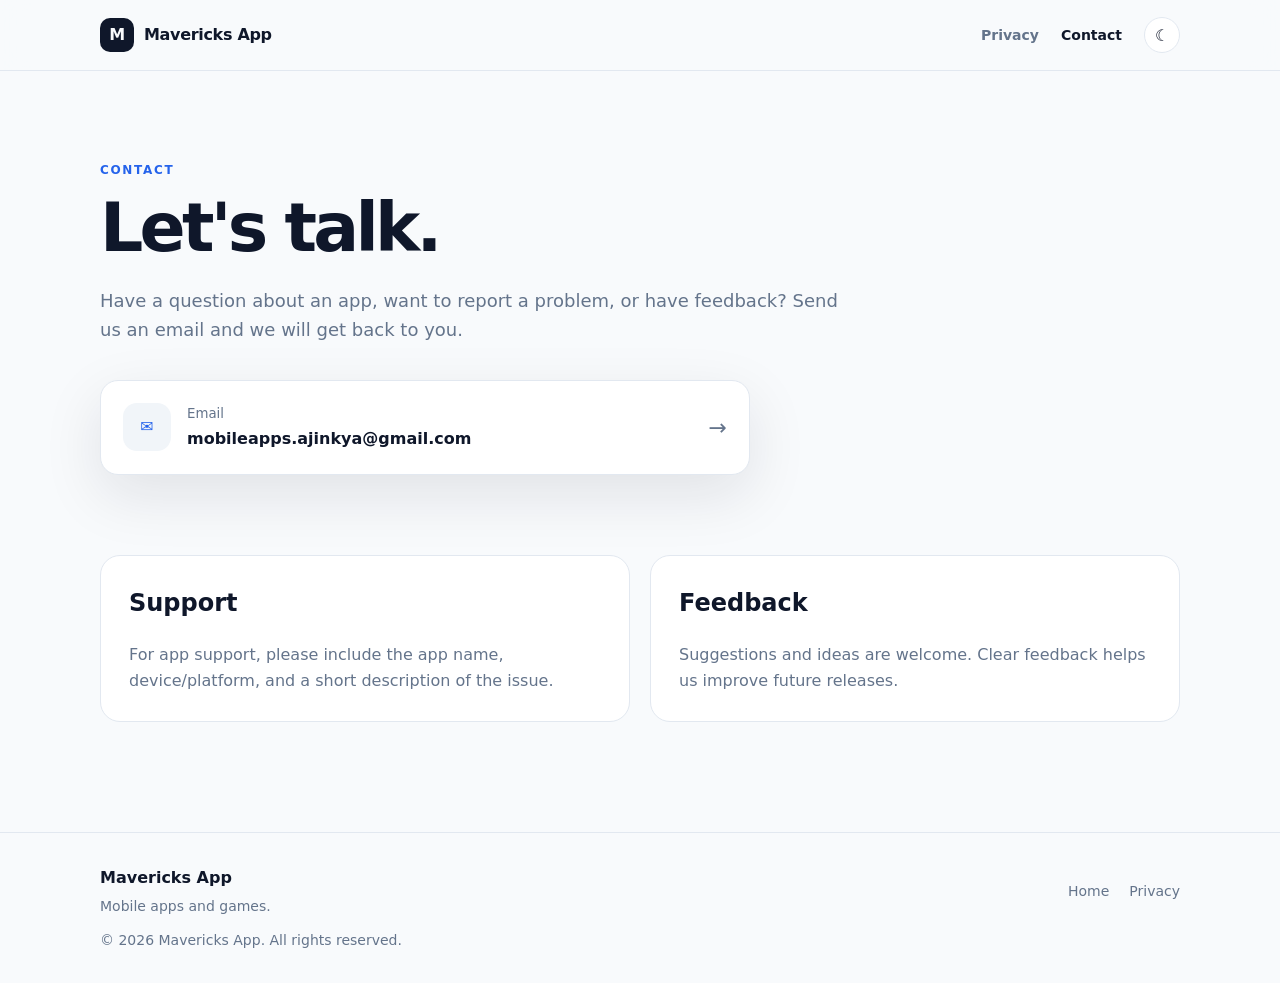
==== contact.html @ b13e6d19 "Direct upload Initial commit - Project upload" ====
<!DOCTYPE html>
<html lang="en">
<head>
  <meta charset="UTF-8">
  <meta name="viewport" content="width=device-width, initial-scale=1.0">
  <meta name="description" content="Contact Mavericks App.">
  <meta name="theme-color" content="#0f172a">
  <title>Contact | Mavericks App</title>
  <link rel="stylesheet" href="assets/css/style.css">
</head>
<body>
  <header class="site-header">
    <div class="container nav-wrap">
      <a class="brand" href="index.html"><span class="brand-mark">M</span><span>Mavericks App</span></a>
      <nav class="nav" aria-label="Main navigation">
        <a href="privacy.html">Privacy</a>
        <a href="contact.html" aria-current="page">Contact</a>
        <button class="theme-button" id="themeToggle" type="button" aria-label="Toggle dark mode">☾</button>
      </nav>
    </div>
  </header>

  <main class="contact-page container">
    <section class="contact-hero">
      <p class="eyebrow">CONTACT</p>
      <h1>Let's talk.</h1>
      <p>
        Have a question about an app, want to report a problem, or have feedback?
        Send us an email and we will get back to you.
      </p>
      <a class="email-card" href="mailto:mobileapps.ajinkya@gmail.com">
        <span class="email-icon">✉</span>
        <span>
          <small>Email</small>
          <strong>mobileapps.ajinkya@gmail.com</strong>
        </span>
        <span class="arrow">→</span>
      </a>
    </section>

    <section class="contact-info-grid">
      <div>
        <h2>Support</h2>
        <p>For app support, please include the app name, device/platform, and a short description of the issue.</p>
      </div>
      <div>
        <h2>Feedback</h2>
        <p>Suggestions and ideas are welcome. Clear feedback helps us improve future releases.</p>
      </div>
    </section>
  </main>

  <footer class="footer">
    <div class="container footer-inner">
      <div><strong>Mavericks App</strong><p>Mobile apps and games.</p></div>
      <div class="footer-links"><a href="index.html">Home</a><a href="privacy.html">Privacy</a></div>
      <p class="copyright">© <span id="year"></span> Mavericks App. All rights reserved.</p>
    </div>
  </footer>
  <script src="assets/js/main.js"></script>
</body>
</html>
---- assets/css/style.css ----
:root {
  --bg: #f8fafc;
  --surface: #ffffff;
  --surface-soft: #f1f5f9;
  --text: #0f172a;
  --muted: #64748b;
  --border: #e2e8f0;
  --accent: #2563eb;
  --accent-dark: #1d4ed8;
  --header-bg: rgba(248, 250, 252, .88);
  --shadow: 0 20px 60px rgba(15, 23, 42, .10);
  --radius: 20px;
}

[data-theme="dark"] {
  --bg: #0b1120;
  --surface: #111827;
  --surface-soft: #172033;
  --text: #f8fafc;
  --muted: #94a3b8;
  --border: #263449;
  --accent: #60a5fa;
  --accent-dark: #93c5fd;
  --header-bg: rgba(11, 17, 32, .88);
  --shadow: 0 20px 60px rgba(0, 0, 0, .28);
}

* { box-sizing: border-box; }

html { scroll-behavior: smooth; }

body {
  margin: 0;
  background: var(--bg);
  color: var(--text);
  font-family: Inter, ui-sans-serif, system-ui, -apple-system, BlinkMacSystemFont, "Segoe UI", sans-serif;
  line-height: 1.6;
}

a { color: inherit; }

.container {
  width: min(1080px, calc(100% - 40px));
  margin: 0 auto;
}

.site-header {
  position: sticky;
  top: 0;
  z-index: 10;
  background: var(--header-bg);
  border-bottom: 1px solid var(--border);
  backdrop-filter: blur(14px);
}

.nav-wrap {
  min-height: 70px;
  display: flex;
  align-items: center;
  justify-content: space-between;
  gap: 20px;
}

.brand {
  display: inline-flex;
  align-items: center;
  gap: 10px;
  text-decoration: none;
  font-weight: 800;
  letter-spacing: -.02em;
}

.brand-mark {
  width: 34px;
  height: 34px;
  display: grid;
  place-items: center;
  border-radius: 10px;
  background: var(--text);
  color: var(--bg);
  font-size: 16px;
}

.nav {
  display: flex;
  align-items: center;
  gap: 22px;
}

.nav a {
  text-decoration: none;
  color: var(--muted);
  font-size: 14px;
  font-weight: 600;
}

.nav a:hover, .nav a[aria-current="page"] { color: var(--text); }

.theme-button {
  width: 36px;
  height: 36px;
  border: 1px solid var(--border);
  background: var(--surface);
  color: var(--text);
  border-radius: 50%;
  cursor: pointer;
  font-size: 16px;
}

.hero {
  min-height: 640px;
  display: grid;
  grid-template-columns: 1.05fr .95fr;
  align-items: center;
  gap: 60px;
  padding-top: 60px;
  padding-bottom: 70px;
}

.eyebrow {
  margin: 0 0 14px;
  color: var(--accent);
  font-size: 12px;
  font-weight: 800;
  letter-spacing: .14em;
}

.hero h1 {
  max-width: 700px;
  margin: 0;
  font-size: clamp(48px, 7vw, 78px);
  line-height: .98;
  letter-spacing: -.065em;
}

.hero h1 span { color: var(--muted); }

.hero-text {
  max-width: 590px;
  margin: 28px 0 0;
  color: var(--muted);
  font-size: 18px;
}

.hero-actions {
  display: flex;
  flex-wrap: wrap;
  gap: 12px;
  margin-top: 32px;
}

.button {
  display: inline-flex;
  align-items: center;
  justify-content: center;
  min-height: 46px;
  padding: 0 20px;
  border-radius: 12px;
  text-decoration: none;
  font-weight: 700;
  font-size: 14px;
  border: 1px solid var(--border);
  transition: transform .2s ease, background .2s ease;
}

.button:hover { transform: translateY(-2px); }

.button.primary {
  background: var(--text);
  color: var(--bg);
  border-color: var(--text);
}

.button.secondary { background: var(--surface); }

.hero-card {
  position: relative;
  min-height: 450px;
  display: grid;
  place-items: center;
  overflow: hidden;
  border: 1px solid var(--border);
  border-radius: 32px;
  background:
    radial-gradient(circle at 20% 20%, rgba(96, 165, 250, .18), transparent 35%),
    radial-gradient(circle at 80% 80%, rgba(129, 140, 248, .18), transparent 35%),
    var(--surface);
  box-shadow: var(--shadow);
}

.phone {
  position: relative;
  width: 210px;
  height: 390px;
  padding: 9px;
  border: 7px solid #111827;
  border-radius: 34px;
  background: #111827;
  transform: rotate(7deg);
  box-shadow: 0 30px 70px rgba(15, 23, 42, .25);
}

.phone-top {
  position: absolute;
  top: 5px;
  left: 50%;
  width: 75px;
  height: 18px;
  transform: translateX(-50%);
  border-radius: 0 0 14px 14px;
  background: #111827;
  z-index: 2;
}

.phone-screen {
  height: 100%;
  padding: 55px 18px 20px;
  border-radius: 23px;
  background: linear-gradient(150deg, #dbeafe, #eff6ff 50%, #e0e7ff);
}

.mini-logo {
  width: 52px;
  height: 52px;
  display: grid;
  place-items: center;
  margin-bottom: 25px;
  border-radius: 16px;
  background: #111827;
  color: white;
  font-weight: 900;
  font-size: 22px;
}

.mini-line {
  height: 9px;
  width: 62%;
  margin-bottom: 10px;
  border-radius: 20px;
  background: #64748b;
  opacity: .45;
}

.mini-line.wide { width: 88%; background: #0f172a; opacity: .75; }

.mini-card {
  height: 100px;
  margin-top: 28px;
  border-radius: 18px;
  background: rgba(255,255,255,.8);
}

.mini-card.small { height: 65px; margin-top: 12px; }

.orb {
  position: absolute;
  border-radius: 50%;
  filter: blur(2px);
  opacity: .6;
}

.orb-one { width: 130px; height: 130px; top: 12%; left: 8%; background: #bfdbfe; }
.orb-two { width: 160px; height: 160px; right: 5%; bottom: 7%; background: #c7d2fe; }

.section { padding: 90px 0; }

.section-heading { max-width: 680px; margin-bottom: 32px; }

.section-heading h2, .contact-strip h2 {
  margin: 0;
  font-size: clamp(30px, 5vw, 48px);
  line-height: 1.05;
  letter-spacing: -.04em;
}

.section-heading p:last-child { color: var(--muted); margin-top: 14px; }

.empty-app {
  padding: 65px 30px;
  text-align: center;
  border: 1px dashed var(--border);
  border-radius: var(--radius);
  background: var(--surface);
}

.empty-icon {
  width: 54px;
  height: 54px;
  display: grid;
  place-items: center;
  margin: 0 auto 18px;
  border-radius: 16px;
  background: var(--surface-soft);
  font-size: 28px;
  color: var(--muted);
}

.empty-app h3 { margin: 0; font-size: 22px; }
.empty-app p { max-width: 500px; margin: 8px auto 0; color: var(--muted); }

.soft-section { background: var(--surface-soft); }

.feature-grid {
  display: grid;
  grid-template-columns: repeat(3, 1fr);
  gap: 18px;
}

.feature {
  padding: 28px;
  border: 1px solid var(--border);
  border-radius: var(--radius);
  background: var(--surface);
}

.feature-icon {
  width: 40px;
  height: 40px;
  display: grid;
  place-items: center;
  margin-bottom: 20px;
  border-radius: 12px;
  background: var(--surface-soft);
  color: var(--accent);
  font-weight: 900;
}

.feature h3 { margin: 0 0 8px; }
.feature p { margin: 0; color: var(--muted); }

.contact-strip {
  padding: 80px 0;
  background: var(--text);
  color: var(--bg);
}

.contact-strip-inner {
  display: flex;
  align-items: center;
  justify-content: space-between;
  gap: 30px;
}

.contact-strip .eyebrow { color: var(--accent); }
.contact-strip .button.primary { background: var(--bg); color: var(--text); border-color: var(--bg); }

.footer { border-top: 1px solid var(--border); }

.footer-inner {
  min-height: 150px;
  display: grid;
  grid-template-columns: 1fr auto;
  align-content: center;
  gap: 8px 30px;
  padding: 30px 0;
}

.footer p { margin: 4px 0 0; color: var(--muted); font-size: 14px; }

.footer-links { display: flex; gap: 20px; align-items: center; }
.footer-links a { color: var(--muted); text-decoration: none; font-size: 14px; }
.footer-links a:hover { color: var(--text); }

.copyright { grid-column: 1 / -1; }

.legal-page { padding-top: 70px; padding-bottom: 100px; }

.back-link {
  display: inline-block;
  margin-bottom: 50px;
  color: var(--muted);
  text-decoration: none;
  font-size: 14px;
}

.legal-page h1, .contact-page h1 {
  margin: 0;
  font-size: clamp(42px, 7vw, 68px);
  line-height: 1;
  letter-spacing: -.055em;
}

.updated { color: var(--muted); margin-top: 12px; }

.notice {
  margin: 40px 0;
  padding: 18px 20px;
  border-left: 4px solid var(--accent);
  background: var(--surface-soft);
  border-radius: 8px;
}

.legal-content {
  max-width: 780px;
  margin-top: 50px;
}

.legal-content h2 {
  margin: 38px 0 10px;
  font-size: 22px;
}

.legal-content p { color: var(--muted); }
.legal-content a { color: var(--accent); }

.contact-page { padding-top: 90px; padding-bottom: 110px; }

.contact-hero { max-width: 760px; }

.contact-hero > p:not(.eyebrow) {
  margin-top: 25px;
  color: var(--muted);
  font-size: 18px;
}

.email-card {
  display: flex;
  align-items: center;
  gap: 16px;
  margin-top: 35px;
  padding: 22px;
  max-width: 650px;
  border: 1px solid var(--border);
  border-radius: 18px;
  background: var(--surface);
  text-decoration: none;
  box-shadow: var(--shadow);
}

.email-icon {
  width: 48px;
  height: 48px;
  display: grid;
  place-items: center;
  border-radius: 14px;
  background: var(--surface-soft);
  color: var(--accent);
}

.email-card small { display: block; color: var(--muted); }
.email-card strong { display: block; margin-top: 2px; }
.arrow { margin-left: auto; color: var(--muted); font-size: 22px; }

.contact-info-grid {
  display: grid;
  grid-template-columns: repeat(2, 1fr);
  gap: 20px;
  margin-top: 80px;
}

.contact-info-grid > div {
  padding: 28px;
  border: 1px solid var(--border);
  border-radius: var(--radius);
  background: var(--surface);
}

.contact-info-grid h2 { margin-top: 0; }
.contact-info-grid p { color: var(--muted); margin-bottom: 0; }

@media (max-width: 800px) {
  .hero { grid-template-columns: 1fr; min-height: auto; padding-top: 70px; }
  .hero-card { min-height: 390px; }
  .feature-grid { grid-template-columns: 1fr; }
  .contact-strip-inner { align-items: flex-start; flex-direction: column; }
  .contact-info-grid { grid-template-columns: 1fr; }
}

@media (max-width: 560px) {
  .container { width: min(100% - 28px, 1080px); }
  .nav { gap: 12px; }
  .nav a { font-size: 13px; }
  .hero h1 { font-size: 50px; }
  .hero-text { font-size: 16px; }
  .hero-card { min-height: 340px; }
  .phone { transform: rotate(5deg) scale(.88); }
  .footer-inner { grid-template-columns: 1fr; }
  .footer-links { margin-top: 10px; }
  .copyright { grid-column: auto; }
}

@media (prefers-reduced-motion: reduce) {
  html { scroll-behavior: auto; }
  .button { transition: none; }
}
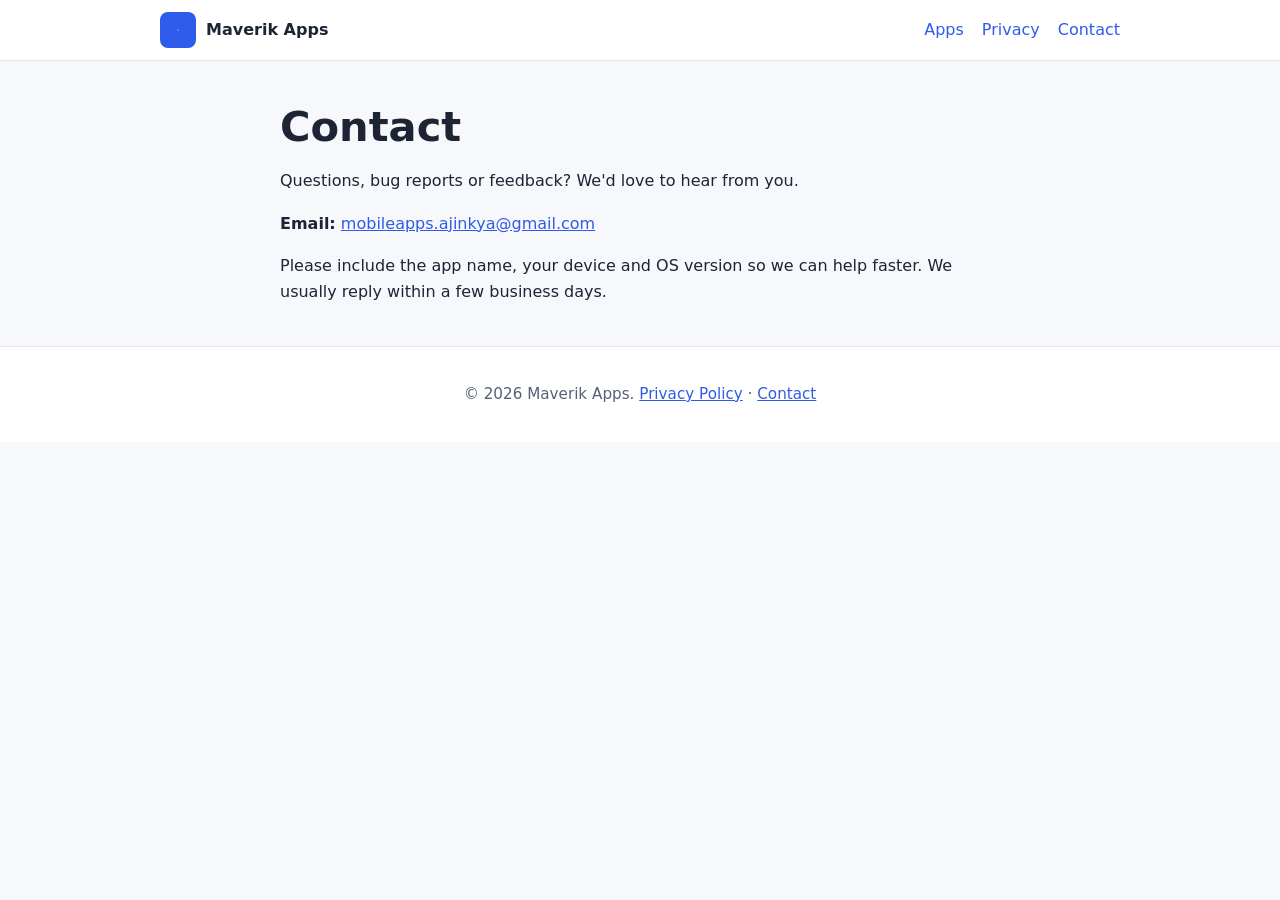
==== commit eced18f9: "Update website and add about page" ====
--- a/contact.html
+++ b/contact.html
@@ -1,62 +1,30 @@
 <!DOCTYPE html>
 <html lang="en">
 <head>
-  <meta charset="UTF-8">
-  <meta name="viewport" content="width=device-width, initial-scale=1.0">
-  <meta name="description" content="Contact Mavericks App.">
-  <meta name="theme-color" content="#0f172a">
-  <title>Contact | Mavericks App</title>
-  <link rel="stylesheet" href="assets/css/style.css">
+<meta charset="utf-8">
+<meta name="viewport" content="width=device-width, initial-scale=1">
+<title>Contact - Maverik Apps</title>
+<meta name="description" content="Contact Maverik Apps for support, feedback or business enquiries.">
+<meta name="keywords" content="mobile apps, Android apps, iOS apps, Flutter, Maverik Apps">
+<meta property="og:type" content="website">
+<meta property="og:title" content="Contact - Maverik Apps">
+<meta property="og:description" content="Contact Maverik Apps for support, feedback or business enquiries.">
+<meta property="og:url" content="https://maverickapps.github.io/contact.html">
+<meta property="og:image" content="https://maverickapps.github.io/assets/images/logo.png">
+<link rel="icon" href="assets/images/logo.png">
+<link rel="stylesheet" href="assets/css/style.css">
 </head>
-<body>
-  <header class="site-header">
-    <div class="container nav-wrap">
-      <a class="brand" href="index.html"><span class="brand-mark">M</span><span>Mavericks App</span></a>
-      <nav class="nav" aria-label="Main navigation">
-        <a href="privacy.html">Privacy</a>
-        <a href="contact.html" aria-current="page">Contact</a>
-        <button class="theme-button" id="themeToggle" type="button" aria-label="Toggle dark mode">☾</button>
-      </nav>
-    </div>
-  </header>
-
-  <main class="contact-page container">
-    <section class="contact-hero">
-      <p class="eyebrow">CONTACT</p>
-      <h1>Let's talk.</h1>
-      <p>
-        Have a question about an app, want to report a problem, or have feedback?
-        Send us an email and we will get back to you.
-      </p>
-      <a class="email-card" href="mailto:mobileapps.ajinkya@gmail.com">
-        <span class="email-icon">✉</span>
-        <span>
-          <small>Email</small>
-          <strong>mobileapps.ajinkya@gmail.com</strong>
-        </span>
-        <span class="arrow">→</span>
-      </a>
-    </section>
-
-    <section class="contact-info-grid">
-      <div>
-        <h2>Support</h2>
-        <p>For app support, please include the app name, device/platform, and a short description of the issue.</p>
-      </div>
-      <div>
-        <h2>Feedback</h2>
-        <p>Suggestions and ideas are welcome. Clear feedback helps us improve future releases.</p>
-      </div>
-    </section>
-  </main>
-
-  <footer class="footer">
-    <div class="container footer-inner">
-      <div><strong>Mavericks App</strong><p>Mobile apps and games.</p></div>
-      <div class="footer-links"><a href="index.html">Home</a><a href="privacy.html">Privacy</a></div>
-      <p class="copyright">© <span id="year"></span> Mavericks App. All rights reserved.</p>
-    </div>
-  </footer>
-  <script src="assets/js/main.js"></script>
+<body data-root="" data-page="contact">
+<a class="skip" href="#main">Skip to content</a>
+<header id="site-header"></header>
+<main id="main" class="wrap narrow">
+<h1>Contact</h1>
+<p>Questions, bug reports or feedback? We'd love to hear from you.</p>
+<p><strong>Email:</strong> <a href="mailto:mobileapps.ajinkya@gmail.com">mobileapps.ajinkya@gmail.com</a></p>
+<p>Please include the app name, your device and OS version so we can help faster. We usually reply within a few business days.</p>
+</main>
+<footer id="site-footer"></footer>
+<script src="assets/js/apps-data.js"></script>
+<script src="assets/js/main.js"></script>
 </body>
 </html>
--- a/assets/css/style.css
+++ b/assets/css/style.css
@@ -1,485 +1,19 @@
-:root {
-  --bg: #f8fafc;
-  --surface: #ffffff;
-  --surface-soft: #f1f5f9;
-  --text: #0f172a;
-  --muted: #64748b;
-  --border: #e2e8f0;
-  --accent: #2563eb;
-  --accent-dark: #1d4ed8;
-  --header-bg: rgba(248, 250, 252, .88);
-  --shadow: 0 20px 60px rgba(15, 23, 42, .10);
-  --radius: 20px;
-}
-
-[data-theme="dark"] {
-  --bg: #0b1120;
-  --surface: #111827;
-  --surface-soft: #172033;
-  --text: #f8fafc;
-  --muted: #94a3b8;
-  --border: #263449;
-  --accent: #60a5fa;
-  --accent-dark: #93c5fd;
-  --header-bg: rgba(11, 17, 32, .88);
-  --shadow: 0 20px 60px rgba(0, 0, 0, .28);
-}
-
-* { box-sizing: border-box; }
-
-html { scroll-behavior: smooth; }
-
-body {
-  margin: 0;
-  background: var(--bg);
-  color: var(--text);
-  font-family: Inter, ui-sans-serif, system-ui, -apple-system, BlinkMacSystemFont, "Segoe UI", sans-serif;
-  line-height: 1.6;
-}
-
-a { color: inherit; }
-
-.container {
-  width: min(1080px, calc(100% - 40px));
-  margin: 0 auto;
-}
-
-.site-header {
-  position: sticky;
-  top: 0;
-  z-index: 10;
-  background: var(--header-bg);
-  border-bottom: 1px solid var(--border);
-  backdrop-filter: blur(14px);
-}
-
-.nav-wrap {
-  min-height: 70px;
-  display: flex;
-  align-items: center;
-  justify-content: space-between;
-  gap: 20px;
-}
-
-.brand {
-  display: inline-flex;
-  align-items: center;
-  gap: 10px;
-  text-decoration: none;
-  font-weight: 800;
-  letter-spacing: -.02em;
-}
-
-.brand-mark {
-  width: 34px;
-  height: 34px;
-  display: grid;
-  place-items: center;
-  border-radius: 10px;
-  background: var(--text);
-  color: var(--bg);
-  font-size: 16px;
-}
-
-.nav {
-  display: flex;
-  align-items: center;
-  gap: 22px;
-}
-
-.nav a {
-  text-decoration: none;
-  color: var(--muted);
-  font-size: 14px;
-  font-weight: 600;
-}
-
-.nav a:hover, .nav a[aria-current="page"] { color: var(--text); }
-
-.theme-button {
-  width: 36px;
-  height: 36px;
-  border: 1px solid var(--border);
-  background: var(--surface);
-  color: var(--text);
-  border-radius: 50%;
-  cursor: pointer;
-  font-size: 16px;
-}
-
-.hero {
-  min-height: 640px;
-  display: grid;
-  grid-template-columns: 1.05fr .95fr;
-  align-items: center;
-  gap: 60px;
-  padding-top: 60px;
-  padding-bottom: 70px;
-}
-
-.eyebrow {
-  margin: 0 0 14px;
-  color: var(--accent);
-  font-size: 12px;
-  font-weight: 800;
-  letter-spacing: .14em;
-}
-
-.hero h1 {
-  max-width: 700px;
-  margin: 0;
-  font-size: clamp(48px, 7vw, 78px);
-  line-height: .98;
-  letter-spacing: -.065em;
-}
-
-.hero h1 span { color: var(--muted); }
-
-.hero-text {
-  max-width: 590px;
-  margin: 28px 0 0;
-  color: var(--muted);
-  font-size: 18px;
-}
-
-.hero-actions {
-  display: flex;
-  flex-wrap: wrap;
-  gap: 12px;
-  margin-top: 32px;
-}
-
-.button {
-  display: inline-flex;
-  align-items: center;
-  justify-content: center;
-  min-height: 46px;
-  padding: 0 20px;
-  border-radius: 12px;
-  text-decoration: none;
-  font-weight: 700;
-  font-size: 14px;
-  border: 1px solid var(--border);
-  transition: transform .2s ease, background .2s ease;
-}
-
-.button:hover { transform: translateY(-2px); }
-
-.button.primary {
-  background: var(--text);
-  color: var(--bg);
-  border-color: var(--text);
-}
-
-.button.secondary { background: var(--surface); }
-
-.hero-card {
-  position: relative;
-  min-height: 450px;
-  display: grid;
-  place-items: center;
-  overflow: hidden;
-  border: 1px solid var(--border);
-  border-radius: 32px;
-  background:
-    radial-gradient(circle at 20% 20%, rgba(96, 165, 250, .18), transparent 35%),
-    radial-gradient(circle at 80% 80%, rgba(129, 140, 248, .18), transparent 35%),
-    var(--surface);
-  box-shadow: var(--shadow);
-}
-
-.phone {
-  position: relative;
-  width: 210px;
-  height: 390px;
-  padding: 9px;
-  border: 7px solid #111827;
-  border-radius: 34px;
-  background: #111827;
-  transform: rotate(7deg);
-  box-shadow: 0 30px 70px rgba(15, 23, 42, .25);
-}
-
-.phone-top {
-  position: absolute;
-  top: 5px;
-  left: 50%;
-  width: 75px;
-  height: 18px;
-  transform: translateX(-50%);
-  border-radius: 0 0 14px 14px;
-  background: #111827;
-  z-index: 2;
-}
-
-.phone-screen {
-  height: 100%;
-  padding: 55px 18px 20px;
-  border-radius: 23px;
-  background: linear-gradient(150deg, #dbeafe, #eff6ff 50%, #e0e7ff);
-}
-
-.mini-logo {
-  width: 52px;
-  height: 52px;
-  display: grid;
-  place-items: center;
-  margin-bottom: 25px;
-  border-radius: 16px;
-  background: #111827;
-  color: white;
-  font-weight: 900;
-  font-size: 22px;
-}
-
-.mini-line {
-  height: 9px;
-  width: 62%;
-  margin-bottom: 10px;
-  border-radius: 20px;
-  background: #64748b;
-  opacity: .45;
-}
-
-.mini-line.wide { width: 88%; background: #0f172a; opacity: .75; }
-
-.mini-card {
-  height: 100px;
-  margin-top: 28px;
-  border-radius: 18px;
-  background: rgba(255,255,255,.8);
-}
-
-.mini-card.small { height: 65px; margin-top: 12px; }
-
-.orb {
-  position: absolute;
-  border-radius: 50%;
-  filter: blur(2px);
-  opacity: .6;
-}
-
-.orb-one { width: 130px; height: 130px; top: 12%; left: 8%; background: #bfdbfe; }
-.orb-two { width: 160px; height: 160px; right: 5%; bottom: 7%; background: #c7d2fe; }
-
-.section { padding: 90px 0; }
-
-.section-heading { max-width: 680px; margin-bottom: 32px; }
-
-.section-heading h2, .contact-strip h2 {
-  margin: 0;
-  font-size: clamp(30px, 5vw, 48px);
-  line-height: 1.05;
-  letter-spacing: -.04em;
-}
-
-.section-heading p:last-child { color: var(--muted); margin-top: 14px; }
-
-.empty-app {
-  padding: 65px 30px;
-  text-align: center;
-  border: 1px dashed var(--border);
-  border-radius: var(--radius);
-  background: var(--surface);
-}
-
-.empty-icon {
-  width: 54px;
-  height: 54px;
-  display: grid;
-  place-items: center;
-  margin: 0 auto 18px;
-  border-radius: 16px;
-  background: var(--surface-soft);
-  font-size: 28px;
-  color: var(--muted);
-}
-
-.empty-app h3 { margin: 0; font-size: 22px; }
-.empty-app p { max-width: 500px; margin: 8px auto 0; color: var(--muted); }
-
-.soft-section { background: var(--surface-soft); }
-
-.feature-grid {
-  display: grid;
-  grid-template-columns: repeat(3, 1fr);
-  gap: 18px;
-}
-
-.feature {
-  padding: 28px;
-  border: 1px solid var(--border);
-  border-radius: var(--radius);
-  background: var(--surface);
-}
-
-.feature-icon {
-  width: 40px;
-  height: 40px;
-  display: grid;
-  place-items: center;
-  margin-bottom: 20px;
-  border-radius: 12px;
-  background: var(--surface-soft);
-  color: var(--accent);
-  font-weight: 900;
-}
-
-.feature h3 { margin: 0 0 8px; }
-.feature p { margin: 0; color: var(--muted); }
-
-.contact-strip {
-  padding: 80px 0;
-  background: var(--text);
-  color: var(--bg);
-}
-
-.contact-strip-inner {
-  display: flex;
-  align-items: center;
-  justify-content: space-between;
-  gap: 30px;
-}
-
-.contact-strip .eyebrow { color: var(--accent); }
-.contact-strip .button.primary { background: var(--bg); color: var(--text); border-color: var(--bg); }
-
-.footer { border-top: 1px solid var(--border); }
-
-.footer-inner {
-  min-height: 150px;
-  display: grid;
-  grid-template-columns: 1fr auto;
-  align-content: center;
-  gap: 8px 30px;
-  padding: 30px 0;
-}
-
-.footer p { margin: 4px 0 0; color: var(--muted); font-size: 14px; }
-
-.footer-links { display: flex; gap: 20px; align-items: center; }
-.footer-links a { color: var(--muted); text-decoration: none; font-size: 14px; }
-.footer-links a:hover { color: var(--text); }
-
-.copyright { grid-column: 1 / -1; }
-
-.legal-page { padding-top: 70px; padding-bottom: 100px; }
-
-.back-link {
-  display: inline-block;
-  margin-bottom: 50px;
-  color: var(--muted);
-  text-decoration: none;
-  font-size: 14px;
-}
-
-.legal-page h1, .contact-page h1 {
-  margin: 0;
-  font-size: clamp(42px, 7vw, 68px);
-  line-height: 1;
-  letter-spacing: -.055em;
-}
-
-.updated { color: var(--muted); margin-top: 12px; }
-
-.notice {
-  margin: 40px 0;
-  padding: 18px 20px;
-  border-left: 4px solid var(--accent);
-  background: var(--surface-soft);
-  border-radius: 8px;
-}
-
-.legal-content {
-  max-width: 780px;
-  margin-top: 50px;
-}
-
-.legal-content h2 {
-  margin: 38px 0 10px;
-  font-size: 22px;
-}
-
-.legal-content p { color: var(--muted); }
-.legal-content a { color: var(--accent); }
-
-.contact-page { padding-top: 90px; padding-bottom: 110px; }
-
-.contact-hero { max-width: 760px; }
-
-.contact-hero > p:not(.eyebrow) {
-  margin-top: 25px;
-  color: var(--muted);
-  font-size: 18px;
-}
-
-.email-card {
-  display: flex;
-  align-items: center;
-  gap: 16px;
-  margin-top: 35px;
-  padding: 22px;
-  max-width: 650px;
-  border: 1px solid var(--border);
-  border-radius: 18px;
-  background: var(--surface);
-  text-decoration: none;
-  box-shadow: var(--shadow);
-}
-
-.email-icon {
-  width: 48px;
-  height: 48px;
-  display: grid;
-  place-items: center;
-  border-radius: 14px;
-  background: var(--surface-soft);
-  color: var(--accent);
-}
-
-.email-card small { display: block; color: var(--muted); }
-.email-card strong { display: block; margin-top: 2px; }
-.arrow { margin-left: auto; color: var(--muted); font-size: 22px; }
-
-.contact-info-grid {
-  display: grid;
-  grid-template-columns: repeat(2, 1fr);
-  gap: 20px;
-  margin-top: 80px;
-}
-
-.contact-info-grid > div {
-  padding: 28px;
-  border: 1px solid var(--border);
-  border-radius: var(--radius);
-  background: var(--surface);
-}
-
-.contact-info-grid h2 { margin-top: 0; }
-.contact-info-grid p { color: var(--muted); margin-bottom: 0; }
-
-@media (max-width: 800px) {
-  .hero { grid-template-columns: 1fr; min-height: auto; padding-top: 70px; }
-  .hero-card { min-height: 390px; }
-  .feature-grid { grid-template-columns: 1fr; }
-  .contact-strip-inner { align-items: flex-start; flex-direction: column; }
-  .contact-info-grid { grid-template-columns: 1fr; }
-}
-
-@media (max-width: 560px) {
-  .container { width: min(100% - 28px, 1080px); }
-  .nav { gap: 12px; }
-  .nav a { font-size: 13px; }
-  .hero h1 { font-size: 50px; }
-  .hero-text { font-size: 16px; }
-  .hero-card { min-height: 340px; }
-  .phone { transform: rotate(5deg) scale(.88); }
-  .footer-inner { grid-template-columns: 1fr; }
-  .footer-links { margin-top: 10px; }
-  .copyright { grid-column: auto; }
-}
-
-@media (prefers-reduced-motion: reduce) {
-  html { scroll-behavior: auto; }
-  .button { transition: none; }
-}
+:root{--bg:#f6f8fb;--card:#fff;--text:#1d2433;--muted:#566077;--brand:#2f5bea;--line:#e3e8f0;--r:16px}
+*{box-sizing:border-box}body{margin:0;font:16px/1.65 system-ui,-apple-system,"Segoe UI",Roboto,sans-serif;background:var(--bg);color:var(--text)}
+img{max-width:100%;height:auto}a{color:var(--brand)}a:focus-visible,.btn:focus-visible{outline:3px solid #f5a623;outline-offset:2px}
+.skip{position:absolute;left:-999px}.skip:focus{left:8px;top:8px;background:#fff;padding:8px;z-index:9}
+.wrap{max-width:1000px;margin:0 auto;padding:24px 20px}.narrow{max-width:760px}
+header{background:var(--card);border-bottom:1px solid var(--line)}
+.nav{max-width:1000px;margin:0 auto;padding:12px 20px;display:flex;align-items:center;justify-content:space-between;flex-wrap:wrap;gap:8px}
+.brand{display:flex;align-items:center;gap:10px;font-weight:700;color:var(--text);text-decoration:none}.brand img{border-radius:8px}
+.nav ul{display:flex;gap:18px;list-style:none;margin:0;padding:0}.nav a{text-decoration:none}
+.hero{text-align:center;background:linear-gradient(180deg,#eaf0ff,var(--bg))}.hero img{border-radius:22px}
+h1{font-size:clamp(1.8rem,5vw,2.6rem);line-height:1.2;margin:.4em 0}h2{margin-top:1.8em}.lead{color:var(--muted);font-size:1.15rem}
+.grid{display:grid;gap:20px;grid-template-columns:repeat(auto-fill,minmax(260px,1fr))}
+.card{background:var(--card);border:1px solid var(--line);border-radius:var(--r);padding:20px;box-shadow:0 2px 10px rgba(20,30,60,.06)}
+.card img.icon,.icon{width:72px;height:72px;border-radius:16px;object-fit:cover}.card h3{margin:.6em 0 .2em}.card p{color:var(--muted);margin:.2em 0 1em}
+.btn{display:inline-block;background:var(--brand);color:#fff;padding:10px 18px;border-radius:999px;text-decoration:none;font-weight:600;margin:4px 4px 4px 0}
+.btn-ghost{background:transparent;color:var(--brand);border:2px solid var(--brand);padding:8px 16px}.btn.off{background:#e6e9f0;color:#4a5265;pointer-events:none}
+.badge{display:inline-block;background:#e8eefc;color:#1c3fb0;border-radius:999px;padding:2px 12px;font-size:.85rem;margin-right:6px}
+.links{font-size:.95rem;margin-top:8px}.shots{display:flex;gap:14px;overflow-x:auto;padding-bottom:8px}.shots img{height:360px;width:auto;border-radius:14px;border:1px solid var(--line)}
+.policy h2{font-size:1.2rem}footer{border-top:1px solid var(--line);background:var(--card);text-align:center;padding:20px;color:var(--muted);font-size:.95rem}
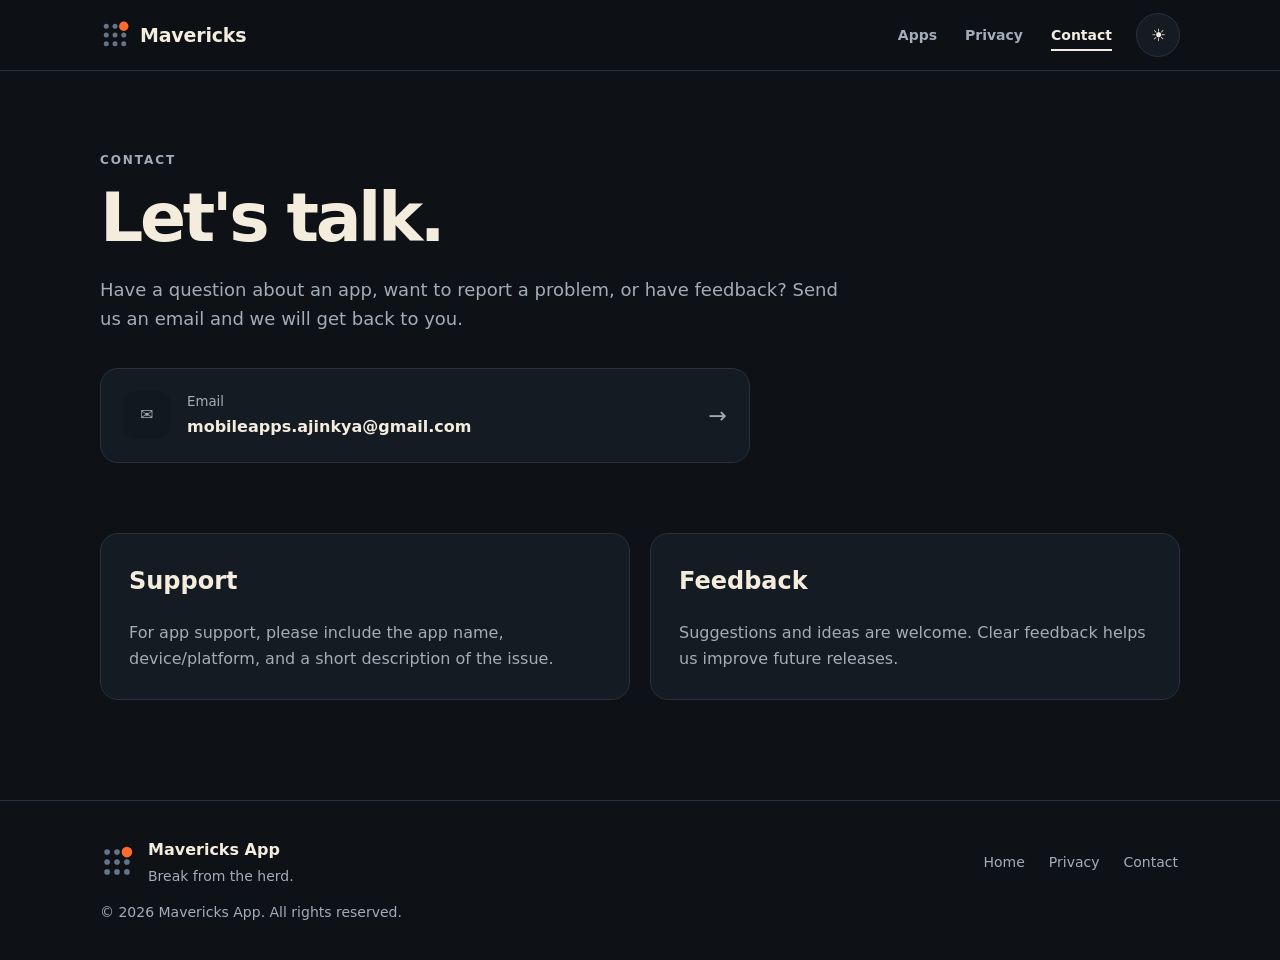
==== commit d227943d: "UI Updated, 404 added" ====
--- a/contact.html
+++ b/contact.html
@@ -1,30 +1,61 @@
 <!DOCTYPE html>
 <html lang="en">
 <head>
-<meta charset="utf-8">
-<meta name="viewport" content="width=device-width, initial-scale=1">
-<title>Contact - Maverik Apps</title>
-<meta name="description" content="Contact Maverik Apps for support, feedback or business enquiries.">
-<meta name="keywords" content="mobile apps, Android apps, iOS apps, Flutter, Maverik Apps">
-<meta property="og:type" content="website">
-<meta property="og:title" content="Contact - Maverik Apps">
-<meta property="og:description" content="Contact Maverik Apps for support, feedback or business enquiries.">
-<meta property="og:url" content="https://maverickapps.github.io/contact.html">
-<meta property="og:image" content="https://maverickapps.github.io/assets/images/logo.png">
-<link rel="icon" href="assets/images/logo.png">
-<link rel="stylesheet" href="assets/css/style.css">
+  <meta charset="UTF-8">
+  <meta name="viewport" content="width=device-width, initial-scale=1.0">
+  <title>Contact | Mavericks App</title>
+  <meta name="description" content="Contact Mavericks App for support, feedback or questions about our mobile apps and games.">
+  <link rel="canonical" href="https://mavericksapp.github.io/contact.html">
+  <meta name="color-scheme" content="dark light">
+  <meta name="theme-color" content="#0e1217">
+  <meta property="og:type" content="website">
+  <meta property="og:site_name" content="Mavericks App">
+  <meta property="og:title" content="Contact | Mavericks App">
+  <meta property="og:description" content="Contact Mavericks App for support, feedback or questions about our mobile apps and games.">
+  <meta property="og:url" content="https://mavericksapp.github.io/contact.html">
+  <meta property="og:image" content="https://mavericksapp.github.io/assets/images/og-image.png">
+  <meta name="twitter:card" content="summary_large_image">
+  <link rel="icon" href="assets/images/favicon.svg" type="image/svg+xml">
+  <link rel="apple-touch-icon" href="assets/images/apple-touch-icon.png">
+  <script>try{if(localStorage.getItem("mavericks-theme")==="light")document.documentElement.setAttribute("data-theme","light")}catch(e){}</script>
+  <link rel="stylesheet" href="assets/css/style.css">
 </head>
-<body data-root="" data-page="contact">
-<a class="skip" href="#main">Skip to content</a>
-<header id="site-header"></header>
-<main id="main" class="wrap narrow">
-<h1>Contact</h1>
-<p>Questions, bug reports or feedback? We'd love to hear from you.</p>
-<p><strong>Email:</strong> <a href="mailto:mobileapps.ajinkya@gmail.com">mobileapps.ajinkya@gmail.com</a></p>
-<p>Please include the app name, your device and OS version so we can help faster. We usually reply within a few business days.</p>
-</main>
-<footer id="site-footer"></footer>
-<script src="assets/js/apps-data.js"></script>
-<script src="assets/js/main.js"></script>
+<body>
+  <a class="skip-link" href="#main">Skip to content</a>
+  <header class="site-header">
+    <div class="container nav-wrap">
+      <a class="brand" href="index.html" aria-label="Mavericks App home"><svg class="mark" viewBox="0 0 48 48" width="30" height="30" aria-hidden="true" focusable="false"><g class="d"><circle cx="10" cy="10" r="4"/><circle cx="24" cy="10" r="4"/><circle cx="10" cy="24" r="4"/><circle cx="24" cy="24" r="4"/><circle cx="38" cy="24" r="4"/><circle cx="10" cy="38" r="4"/><circle cx="24" cy="38" r="4"/><circle cx="38" cy="38" r="4"/></g><circle class="o" cx="38" cy="10" r="7.5"/></svg><span>Mavericks</span></a>
+      <nav class="nav" aria-label="Main navigation">
+        <a href="index.html#apps">Apps</a>
+        <a href="privacy.html">Privacy</a>
+        <a href="contact.html" aria-current="page">Contact</a>
+        <button class="theme-button" id="themeToggle" type="button" aria-label="Switch to light mode">&#9728;&#xFE0E;</button>
+      </nav>
+    </div>
+  </header>
+  <main id="main" class="contact-page container">
+    <section class="contact-hero">
+      <p class="eyebrow">CONTACT</p>
+      <h1>Let's talk.</h1>
+      <p>Have a question about an app, want to report a problem, or have feedback? Send us an email and we will get back to you.</p>
+      <a class="email-card" href="mailto:mobileapps.ajinkya@gmail.com">
+        <span class="email-icon" aria-hidden="true">&#9993;</span>
+        <span><small>Email</small><strong>mobileapps.ajinkya@gmail.com</strong></span>
+        <span class="arrow" aria-hidden="true">&rarr;</span>
+      </a>
+    </section>
+    <section class="contact-info-grid">
+      <div><h2>Support</h2><p>For app support, please include the app name, device/platform, and a short description of the issue.</p></div>
+      <div><h2>Feedback</h2><p>Suggestions and ideas are welcome. Clear feedback helps us improve future releases.</p></div>
+    </section>
+  </main>
+  <footer class="footer">
+    <div class="container footer-inner">
+      <div class="footer-brand"><svg class="mark" viewBox="0 0 48 48" width="34" height="34" aria-hidden="true" focusable="false"><g class="d"><circle cx="10" cy="10" r="4"/><circle cx="24" cy="10" r="4"/><circle cx="10" cy="24" r="4"/><circle cx="24" cy="24" r="4"/><circle cx="38" cy="24" r="4"/><circle cx="10" cy="38" r="4"/><circle cx="24" cy="38" r="4"/><circle cx="38" cy="38" r="4"/></g><circle class="o" cx="38" cy="10" r="7.5"/></svg><div><strong>Mavericks App</strong><p>Break from the herd.</p></div></div>
+      <div class="footer-links"><a href="index.html">Home</a><a href="privacy.html">Privacy</a><a href="contact.html">Contact</a></div>
+      <p class="copyright">&copy; <span id="year">2026</span> Mavericks App. All rights reserved.</p>
+    </div>
+  </footer>
+  <script src="assets/js/main.js"></script>
 </body>
 </html>
--- a/assets/css/style.css
+++ b/assets/css/style.css
@@ -1,19 +1,147 @@
-:root{--bg:#f6f8fb;--card:#fff;--text:#1d2433;--muted:#566077;--brand:#2f5bea;--line:#e3e8f0;--r:16px}
-*{box-sizing:border-box}body{margin:0;font:16px/1.65 system-ui,-apple-system,"Segoe UI",Roboto,sans-serif;background:var(--bg);color:var(--text)}
-img{max-width:100%;height:auto}a{color:var(--brand)}a:focus-visible,.btn:focus-visible{outline:3px solid #f5a623;outline-offset:2px}
-.skip{position:absolute;left:-999px}.skip:focus{left:8px;top:8px;background:#fff;padding:8px;z-index:9}
-.wrap{max-width:1000px;margin:0 auto;padding:24px 20px}.narrow{max-width:760px}
-header{background:var(--card);border-bottom:1px solid var(--line)}
-.nav{max-width:1000px;margin:0 auto;padding:12px 20px;display:flex;align-items:center;justify-content:space-between;flex-wrap:wrap;gap:8px}
-.brand{display:flex;align-items:center;gap:10px;font-weight:700;color:var(--text);text-decoration:none}.brand img{border-radius:8px}
-.nav ul{display:flex;gap:18px;list-style:none;margin:0;padding:0}.nav a{text-decoration:none}
-.hero{text-align:center;background:linear-gradient(180deg,#eaf0ff,var(--bg))}.hero img{border-radius:22px}
-h1{font-size:clamp(1.8rem,5vw,2.6rem);line-height:1.2;margin:.4em 0}h2{margin-top:1.8em}.lead{color:var(--muted);font-size:1.15rem}
-.grid{display:grid;gap:20px;grid-template-columns:repeat(auto-fill,minmax(260px,1fr))}
-.card{background:var(--card);border:1px solid var(--line);border-radius:var(--r);padding:20px;box-shadow:0 2px 10px rgba(20,30,60,.06)}
-.card img.icon,.icon{width:72px;height:72px;border-radius:16px;object-fit:cover}.card h3{margin:.6em 0 .2em}.card p{color:var(--muted);margin:.2em 0 1em}
-.btn{display:inline-block;background:var(--brand);color:#fff;padding:10px 18px;border-radius:999px;text-decoration:none;font-weight:600;margin:4px 4px 4px 0}
-.btn-ghost{background:transparent;color:var(--brand);border:2px solid var(--brand);padding:8px 16px}.btn.off{background:#e6e9f0;color:#4a5265;pointer-events:none}
-.badge{display:inline-block;background:#e8eefc;color:#1c3fb0;border-radius:999px;padding:2px 12px;font-size:.85rem;margin-right:6px}
-.links{font-size:.95rem;margin-top:8px}.shots{display:flex;gap:14px;overflow-x:auto;padding-bottom:8px}.shots img{height:360px;width:auto;border-radius:14px;border:1px solid var(--line)}
-.policy h2{font-size:1.2rem}footer{border-top:1px solid var(--line);background:var(--card);text-align:center;padding:20px;color:var(--muted);font-size:.95rem}
+:root{--bg:#0e1217;--surface:#151b23;--soft:#111820;--text:#f4ecdd;--muted:#a3adb8;--border:#263241;--accent:#ff8a57;--fill:#ff6b2c;--on-fill:#0e1217;--dot:#64748b;--gold:#d9a441;--header:rgba(14,18,23,.88);--r:18px;color-scheme:dark}
+[data-theme="light"]{--bg:#f4ecdd;--surface:#fbf6ec;--soft:#ece2cd;--text:#0f1419;--muted:#4a5563;--border:#d9ccb2;--accent:#b93c0a;--fill:#c2410c;--on-fill:#fff;--dot:#475569;--header:rgba(244,236,221,.92);color-scheme:light}
+*{box-sizing:border-box}
+html{scroll-behavior:smooth}
+body{margin:0;background:var(--bg);color:var(--text);font-family:Inter,ui-sans-serif,system-ui,-apple-system,"Segoe UI",sans-serif;line-height:1.6}
+a{color:inherit}
+.container{width:min(1080px,calc(100% - 40px));margin:0 auto}
+.sr-only{position:absolute;width:1px;height:1px;margin:-1px;padding:0;overflow:hidden;clip:rect(0 0 0 0);white-space:nowrap;border:0}
+.skip-link{position:absolute;left:12px;top:-60px;z-index:100;padding:10px 16px;border-radius:10px;background:var(--text);color:var(--bg);font-weight:700;text-decoration:none}
+.skip-link:focus{top:12px}
+:focus-visible{outline:3px solid var(--accent);outline-offset:3px;border-radius:6px}
+.mark .d{fill:var(--dot)}
+.mark .o{fill:var(--fill)}
+.site-header{position:sticky;top:0;z-index:10;background:var(--header);border-bottom:1px solid var(--border);-webkit-backdrop-filter:blur(14px);backdrop-filter:blur(14px)}
+.nav-wrap{min-height:70px;display:flex;align-items:center;justify-content:space-between;gap:20px}
+.brand{display:inline-flex;align-items:center;gap:10px;text-decoration:none;font-weight:700;font-size:19px;letter-spacing:-.01em}
+.nav{display:flex;align-items:center;gap:20px}
+.nav a{text-decoration:none;color:var(--muted);font-size:14px;font-weight:600;padding:10px 4px}
+.nav a:hover,.nav a[aria-current="page"]{color:var(--text)}
+.theme-button{width:44px;height:44px;border:1px solid var(--border);background:var(--surface);color:var(--text);border-radius:50%;cursor:pointer;font-size:17px}
+.theme-button:hover{border-color:var(--accent)}
+.hero{position:relative;min-height:600px;display:grid;grid-template-columns:1.1fr .9fr;align-items:center;gap:40px;padding-top:70px;padding-bottom:80px}
+.hero::before{content:"";position:absolute;inset:0 -50vw;z-index:-1;background:url(../images/pattern.svg) right center/cover no-repeat;opacity:.5;-webkit-mask-image:linear-gradient(90deg,transparent 5%,#000 60%);mask-image:linear-gradient(90deg,transparent 5%,#000 60%)}
+.eyebrow{margin:0 0 14px;color:var(--muted);font-size:12px;font-weight:800;letter-spacing:.16em}
+.hero h1{max-width:720px;margin:0;font-size:clamp(46px,7vw,80px);line-height:1;letter-spacing:-.05em}
+.hero-text{max-width:560px;margin:26px 0 0;color:var(--muted);font-size:18px}
+.hero-actions{display:flex;flex-wrap:wrap;gap:12px;margin-top:32px}
+.hero-art{display:grid;place-items:center}
+.mark.big{width:min(300px,100%);height:auto}
+.button{display:inline-flex;align-items:center;justify-content:center;min-height:48px;padding:0 22px;border-radius:12px;text-decoration:none;font-weight:700;font-size:15px;border:1px solid var(--border);transition:transform .2s ease}
+.button:hover{transform:translateY(-2px)}
+.button.primary{background:var(--fill);color:var(--on-fill);border-color:var(--fill)}
+.button.secondary{background:transparent;color:var(--text);border-color:var(--muted)}
+.section{padding:90px 0}
+.section-heading{max-width:680px;margin-bottom:32px}
+.section-heading h2,.contact-strip h2{margin:0;font-size:clamp(30px,5vw,48px);line-height:1.05;letter-spacing:-.04em}
+.section-heading p:last-child{color:var(--muted);margin-top:14px}
+.app-grid{display:grid;grid-template-columns:repeat(auto-fit,minmax(260px,1fr));gap:18px}
+.app-card{padding:28px;border:1px solid var(--border);border-radius:var(--r);background:var(--surface)}
+.app-card h3{margin:18px 0 6px;font-size:22px}
+.app-card p{margin:0 0 14px;color:var(--muted)}
+.app-soon{border-style:dashed;background:transparent}
+.app-icon{width:56px;height:56px;display:grid;place-items:center;border-radius:16px;background:var(--soft);color:var(--muted);font-size:26px;border:1px solid var(--border)}
+.text-link{color:var(--accent);font-weight:700;text-decoration:none}
+.text-link:hover{text-decoration:underline}
+.soft-section{background:var(--soft);border-block:1px solid var(--border)}
+.feature-grid{display:grid;grid-template-columns:repeat(3,1fr);gap:18px}
+.feature{padding:28px;border-left:3px solid var(--gold)}
+.feature h3{margin:0 0 8px}
+.feature p{margin:0;color:var(--muted)}
+.contact-strip{padding:80px 0}
+.contact-strip-inner{display:flex;align-items:center;justify-content:space-between;gap:30px}
+.footer{border-top:1px solid var(--border)}
+.footer-inner{display:grid;grid-template-columns:1fr auto;align-items:center;gap:12px 30px;padding:36px 0}
+.footer-brand{display:flex;align-items:center;gap:14px}
+.footer p{margin:2px 0 0;color:var(--muted);font-size:14px}
+.footer-links{display:flex;gap:20px}
+.footer-links a{color:var(--muted);text-decoration:none;font-size:14px;padding:8px 2px}
+.footer-links a:hover{color:var(--text)}
+.copyright{grid-column:1/-1}
+.legal-page,.contact-page{padding-top:80px;padding-bottom:100px}
+.back-link{display:inline-block;margin-bottom:44px;color:var(--muted);text-decoration:none;font-size:14px}
+.back-link:hover{color:var(--text)}
+.legal-page h1,.contact-page h1{margin:0;font-size:clamp(40px,7vw,68px);line-height:1;letter-spacing:-.05em}
+.updated{color:var(--muted);margin-top:12px}
+.notice{margin:36px 0;padding:18px 20px;border-left:4px solid var(--gold);background:var(--soft);border-radius:8px;max-width:780px}
+.legal-content{max-width:780px;margin-top:44px}
+.legal-content h2{margin:38px 0 10px;font-size:22px}
+.legal-content p,.legal-content li{color:var(--muted)}
+.legal-content li{margin-bottom:6px}
+.legal-content a{color:var(--accent)}
+.contact-hero{max-width:760px}
+.contact-hero>p:not(.eyebrow){margin-top:24px;color:var(--muted);font-size:18px}
+.email-card{display:flex;align-items:center;gap:16px;margin-top:34px;padding:22px;max-width:650px;border:1px solid var(--border);border-radius:var(--r);background:var(--surface);text-decoration:none;transition:border-color .2s,transform .2s}
+.email-card:hover{border-color:var(--accent);transform:translateY(-2px)}
+.email-icon{width:48px;height:48px;flex:none;display:grid;place-items:center;border-radius:14px;background:var(--soft);color:var(--muted)}
+.email-card>span:nth-child(2){min-width:0}
+.email-card small{display:block;color:var(--muted)}
+.email-card strong{display:block;margin-top:2px;overflow-wrap:anywhere}
+.arrow{margin-left:auto;color:var(--muted);font-size:22px}
+.contact-info-grid{display:grid;grid-template-columns:repeat(2,1fr);gap:20px;margin-top:70px}
+.contact-info-grid>div{padding:28px;border:1px solid var(--border);border-radius:var(--r);background:var(--surface)}
+.contact-info-grid h2{margin-top:0}
+.contact-info-grid p{color:var(--muted);margin-bottom:0}
+@media (max-width:800px){
+  .hero{grid-template-columns:1fr;min-height:auto;padding-top:56px}
+  .hero-art{display:none}
+  .feature-grid,.contact-info-grid{grid-template-columns:1fr}
+  .contact-strip-inner{align-items:flex-start;flex-direction:column}
+}
+@media (max-width:560px){
+  .container{width:min(100% - 28px,1080px)}
+  .nav{gap:6px}.nav a{font-size:13px}
+  .brand{font-size:17px}
+  .footer-inner{grid-template-columns:1fr}
+  .copyright{grid-column:auto}
+}
+@media (max-width:380px){.nav a:first-child{display:none}.email-card{padding:16px;gap:12px}}
+@media (prefers-reduced-motion:reduce){html{scroll-behavior:auto}.button,.email-card{transition:none}.button:hover,.email-card:hover{transform:none}}
+
+/* ---------- Motion (minimal) ---------- */
+@keyframes fade-up{from{opacity:0;transform:translateY(16px)}to{opacity:1;transform:none}}
+@keyframes dot-in{from{opacity:0;transform:scale(.4)}to{opacity:1;transform:none}}
+@keyframes drift{from{transform:translate(0,0)}to{transform:translate(5px,-5px)}}
+@keyframes pattern-in{from{opacity:0}to{opacity:.5}}
+
+/* Hero: staggered entrance, pattern fade, logo dots appear then the orange dot drifts away */
+.hero-copy>*{animation:fade-up .7s cubic-bezier(.2,.7,.2,1) both}
+.hero-copy>:nth-child(2){animation-delay:.08s}
+.hero-copy>:nth-child(3){animation-delay:.16s}
+.hero-copy>:nth-child(4){animation-delay:.24s}
+.hero::before{animation:pattern-in 1.4s ease .2s both}
+.mark .o{transform-box:fill-box;transform-origin:center;transition:transform .3s ease}
+.mark.big .d circle{transform-box:fill-box;transform-origin:center;animation:dot-in .5s ease both}
+.mark.big .d circle:nth-child(1){animation-delay:.10s}.mark.big .d circle:nth-child(2){animation-delay:.18s}
+.mark.big .d circle:nth-child(3){animation-delay:.26s}.mark.big .d circle:nth-child(4){animation-delay:.34s}
+.mark.big .d circle:nth-child(5){animation-delay:.42s}.mark.big .d circle:nth-child(6){animation-delay:.50s}
+.mark.big .d circle:nth-child(7){animation-delay:.58s}.mark.big .d circle:nth-child(8){animation-delay:.66s}
+.mark.big .o{animation:dot-in .6s ease .9s both,drift 3.6s ease-in-out 1.6s infinite alternate}
+.brand:hover .mark .o{transform:translate(2px,-2px)}
+
+/* Scroll reveal (classes added by JS, so content is always visible without JS) */
+.reveal{opacity:0;translate:0 18px;transition:opacity .6s ease,translate .6s cubic-bezier(.2,.7,.2,1);transition-delay:var(--d,0s)}
+.reveal.in{opacity:1;translate:0 0}
+
+/* Header, nav, buttons, cards */
+.site-header{transition:box-shadow .3s ease}
+.site-header.scrolled{box-shadow:0 8px 30px rgba(0,0,0,.18)}
+.nav a:not(.theme-button){position:relative}
+.nav a::after{content:"";position:absolute;left:4px;right:4px;bottom:5px;height:2px;background:currentColor;transform:scaleX(0);transform-origin:left;transition:transform .25s ease}
+.nav a:hover::after,.nav a[aria-current="page"]::after{transform:scaleX(1)}
+.button:active{transform:scale(.98)}
+.app-card,.feature,.contact-info-grid>div{transition:transform .25s ease,border-color .25s ease,opacity .6s ease,translate .6s cubic-bezier(.2,.7,.2,1)}
+.app-card:not(.app-soon):hover{transform:translateY(-4px);border-color:var(--accent)}
+.text-link{display:inline-block;transition:transform .2s ease}
+.text-link:hover{transform:translateX(3px);text-decoration:none}
+.theme-button{transition:transform .3s ease,border-color .2s}
+.theme-button:hover{transform:rotate(20deg)}
+html.theme-anim *{transition:background-color .35s ease,color .35s ease,border-color .35s ease!important}
+
+@media (prefers-reduced-motion:reduce){
+  *,*::before{animation:none!important}
+  .reveal{opacity:1;translate:none;transition:none}
+  .app-card,.feature,.text-link,.theme-button,.nav a::after,.site-header,.mark .o{transition:none}
+  .app-card:hover,.text-link:hover,.theme-button:hover{transform:none}
+  .hero::before{opacity:.5}
+}
